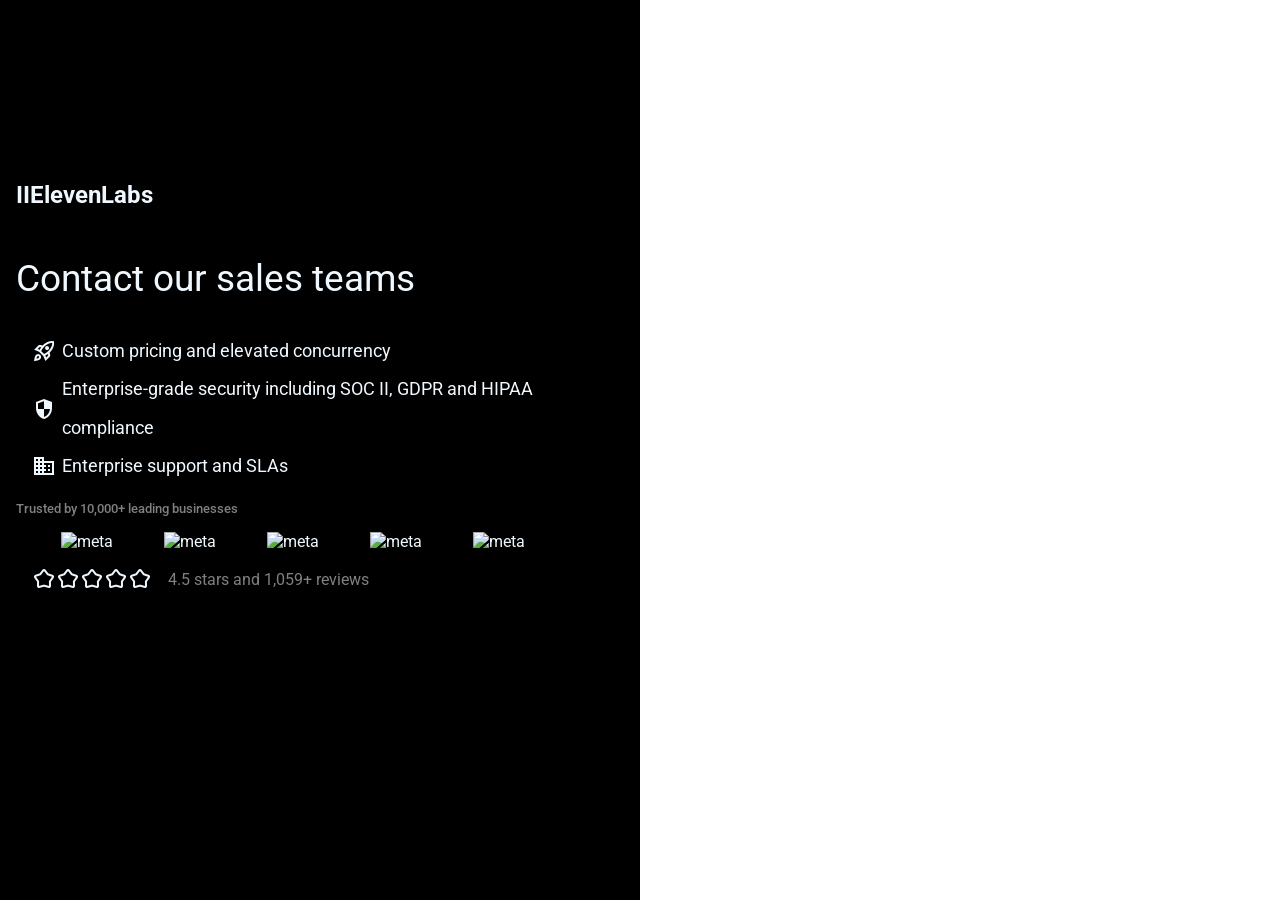
==== web_dev_and_devops/week1/assginment2/index.html @ b56f8d75 "Add initial HTML and CSS files for assignment 2" ====
<!DOCTYPE html>
<html lang="en">
<head>
    <meta charset="UTF-8">
    <meta name="viewport" content="width=device-width, initial-scale=1.0">
    <title>llElevenLabs</title>
    <link rel="stylesheet" href="style.css">
    <link rel="preconnect" href="https://fonts.googleapis.com">
    <link rel="preconnect" href="https://fonts.gstatic.com" crossorigin>
    <link href="https://fonts.googleapis.com/css2?family=Roboto:ital,wght@0,100..900;1,100..900&display=swap" rel="stylesheet">
    <link rel="stylesheet" href="https://fonts.googleapis.com/css2?family=Material+Symbols+Outlined:opsz,wght,FILL,GRAD@24,400,0,0&icon_names=rocket_launch_&_security_&_domain_&_kid_star" />
    <!-- <link rel="stylesheet" href="https://fonts.googleapis.com/css2?family=Material+Symbols+Outlined:opsz,wght,FILL,GRAD@20..48,100..700,0..1,-50..200" /> -->
</head>
<body>

    <section class="left">

       <div>

             <h2 class="title">IIElevenLabs</h2>

        <h2 class="contact">Contact our sales teams</h2>

        <div class="list">
            <p>
                <span class="material-symbols-outlined emoji ">
                    rocket_launch
                </span>
                Custom pricing and elevated concurrency
            </p>

            <p>
                <span class="material-symbols-outlined emoji">
                    security
                </span>
                Enterprise-grade security including SOC II, GDPR and HIPAA compliance
            </p>

            <p>
                <span class="material-symbols-outlined emoji">
                    domain
                </span>
                Enterprise support and SLAs
            </p>
        </div>

        <p class="Trusted">Trusted by 10,000+ leading businesses</p>

        <div class="logos">
            <img src="https://elevenlabs.io/assets/contact-sales/meta-white.svg" alt="meta">
            <img src="https://elevenlabs.io/assets/contact-sales/meta-white.svg" alt="meta">
            <img src="https://elevenlabs.io/assets/contact-sales/meta-white.svg" alt="meta">
            <img src="https://elevenlabs.io/assets/contact-sales/meta-white.svg" alt="meta">
            <img src="https://elevenlabs.io/assets/contact-sales/meta-white.svg" alt="meta">
        </div>

        <div class="rating">
            <span class="material-symbols-outlined">
                kid_star
            </span>
            <span class="material-symbols-outlined">
                kid_star
            </span>
            <span class="material-symbols-outlined">
                kid_star
            </span>
            <span class="material-symbols-outlined">
                kid_star
            </span>
            <span class="material-symbols-outlined">
                kid_star
            </span>

            <p class="reviews">
                4.5 stars and 1,059+ reviews
            </p>
        </div>
        
        <div class="image">

        </div>
       </div>

    </section>
    <section class="right">

    </section>


    
</body>
</html>
---- web_dev_and_devops/week1/assginment2/style.css ----
*{
    margin:0;
    padding:0;
    box-sizing: border-box;
}

html{
    font-family: "Roboto" ,system-ui, -apple-system, BlinkMacSystemFont, 'Segoe UI', Oxygen, Ubuntu, Cantarell, 'Open Sans', 'Helvetica Neue', sans-serif;
}

body{
    min-height: 100vh;
    display: flex;
    
}

body section{
    flex: 1;
    
}

.left{
    background-color: black;
    color: aliceblue;
    display: flex;
    justify-content: center;
    align-items: center;
    flex-direction: column;
    
}

.left div{
    margin:1rem;
}

.title{
    margin-bottom: 3rem;
}

.contact{
    font-size: 2.3rem;
    font-weight:400;
    margin-bottom: 2rem;
}

.list{
    display: flex;
    flex-direction: column;
    justify-content: space-between;
    line-height: 2.4rem;
    font-size: 1.1rem;
}

.list p{
    display: flex;
    align-items: center;
    justify-content: flex-start;
    
}

.emoji{
    margin-right: 0.4rem;
}


.Trusted{
    
    font-size: small;
    font-weight: 500;
    color: grey;
    margin-top: 1rem;
    vertical-align:middle;
}

.logos{
    margin-top: 2rem;
    display: flex;
    justify-content: space-around;
    width: 90%;
    padding: 0 1rem;
}

.logos img{
    width: 15%;
}

.rating{
    display: flex;
    margin-top: 2rem;
    align-items: center;
    
}

.reviews{
    padding-left: 1rem;
    color: grey;
}

.image{

    height: 6rem;
}
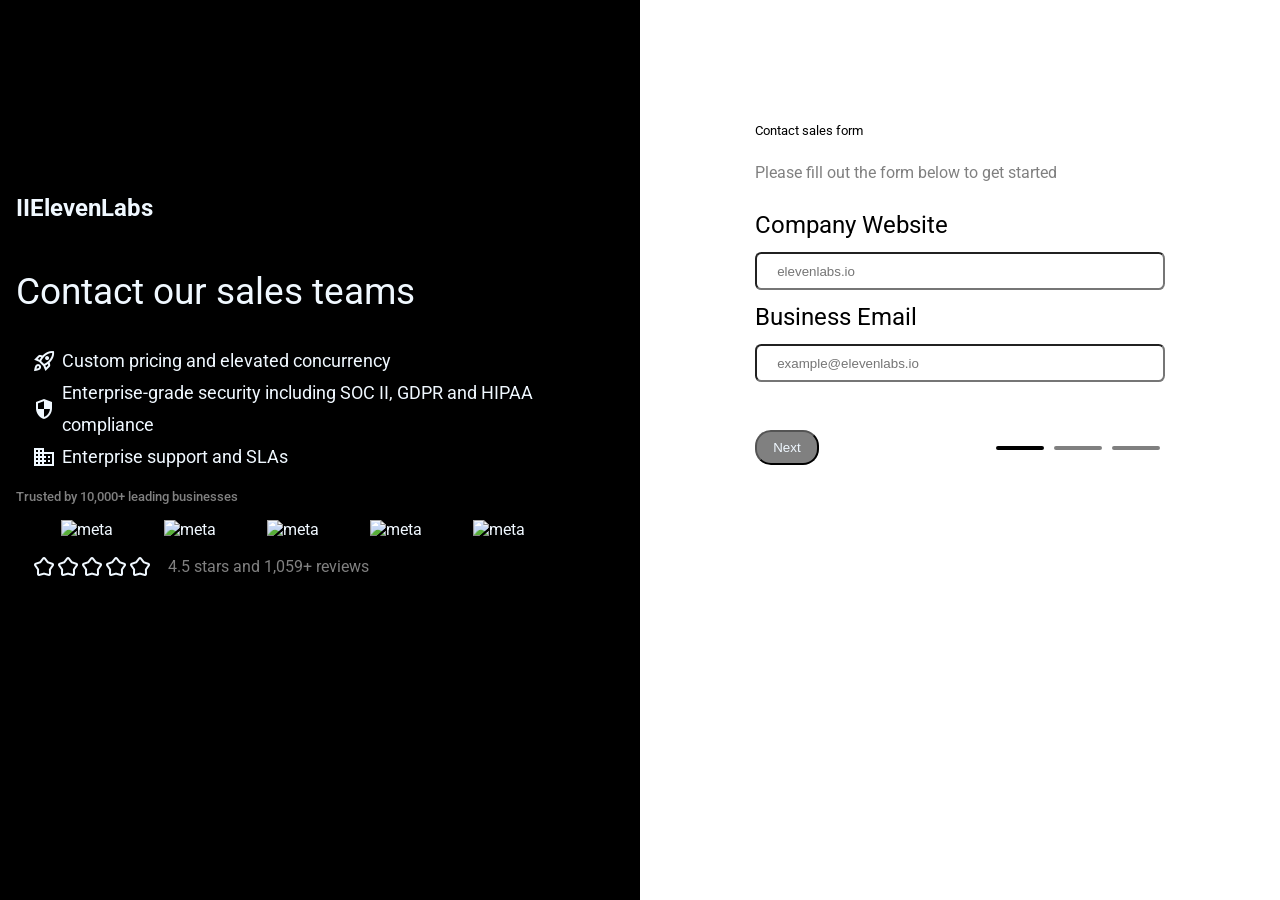
==== commit ebb95637: "Finished assignment 2" ====
--- a/web_dev_and_devops/week1/assginment2/index.html
+++ b/web_dev_and_devops/week1/assginment2/index.html
@@ -9,7 +9,6 @@
     <link rel="preconnect" href="https://fonts.gstatic.com" crossorigin>
     <link href="https://fonts.googleapis.com/css2?family=Roboto:ital,wght@0,100..900;1,100..900&display=swap" rel="stylesheet">
     <link rel="stylesheet" href="https://fonts.googleapis.com/css2?family=Material+Symbols+Outlined:opsz,wght,FILL,GRAD@24,400,0,0&icon_names=rocket_launch_&_security_&_domain_&_kid_star" />
-    <!-- <link rel="stylesheet" href="https://fonts.googleapis.com/css2?family=Material+Symbols+Outlined:opsz,wght,FILL,GRAD@20..48,100..700,0..1,-50..200" /> -->
 </head>
 <body>
 
@@ -83,7 +82,34 @@
 
     </section>
     <section class="right">
+        <div class="inner_right">
+            
+        <h2 class="sales">
+            Contact sales form
+        </h2>
+        <p class="fill_the_form">Please fill out the form below to get started</p>
 
+        <form>
+            <div class="inputbox">
+                <p>Company Website</p>
+                <input type="text" placeholder="elevenlabs.io">
+            </div>
+            <div class="inputbox">
+                <p>Business Email</p>
+                <input type="text" placeholder="example@elevenlabs.io">
+            </div>
+
+        </form>
+        <div class="footer">
+            <button>Next</button>
+            <div class="lines">
+                <div class="line"></div>
+                <div class="line"></div>
+                <div class="line"></div>
+            </div>
+        </div>
+    
+        </div>
     </section>
 
 
--- a/web_dev_and_devops/week1/assginment2/style.css
+++ b/web_dev_and_devops/week1/assginment2/style.css
@@ -15,8 +15,8 @@
 }
 
 body section{
-    flex: 1;
-    
+    min-width: 50vw;
+    max-width: 100vw;
 }
 
 .left{
@@ -47,7 +47,7 @@
     display: flex;
     flex-direction: column;
     justify-content: space-between;
-    line-height: 2.4rem;
+    line-height: 2rem;
     font-size: 1.1rem;
 }
 
@@ -100,3 +100,92 @@
 
     height: 6rem;
 }
+
+.right{
+    display: flex;
+    flex-direction: column;
+    padding: 9%;
+}
+
+.sales{
+    font-size:0.8rem;
+    line-height: 2rem;
+    font-weight: 400;
+
+}
+
+.fill_the_form{
+    margin:1rem 0;
+    line-height: 1.2rem;
+    color: grey;
+}
+
+form{
+    display: flex;
+    flex-direction: column;
+    align-items: flex-start;
+    justify-content: center;
+}
+
+.inputbox{
+    width: 100%;
+}
+
+.inputbox p{
+    font-size: 1.5rem;
+    margin: 0.8rem 0;
+    
+}
+
+.inputbox input{
+    height: 2.4rem;
+    width: 100%;
+    padding: 0 20px;
+    border-radius: 0.4rem;
+    -webkit-border-radius: 0.4rem;
+    -moz-border-radius: 0.4rem;
+    -ms-border-radius: 0.4rem;
+    -o-border-radius: 0.4rem;
+    line-height: 1.2rem;
+}
+
+.footer{
+    margin: 3rem 0;
+    display: flex;
+    justify-content: space-between;
+    align-items: center;
+}
+
+button{
+    padding: 0.5rem 1rem;
+    border-radius: 1rem;
+    -webkit-border-radius: 1rem;
+    -moz-border-radius: 1rem;
+    -ms-border-radius: 1rem;
+    -o-border-radius: 1rem;
+    background-color: grey;
+    color: aliceblue;
+    cursor: pointer;
+}
+
+.lines{
+    display: flex;
+    justify-content: space-between;
+}
+
+.line{
+    border: 2.5px solid gray;
+    width: 3rem;
+    margin: 0 5px;
+    border-radius: 2rem;
+    -webkit-border-radius: 2rem;
+    -moz-border-radius: 2rem;
+    -ms-border-radius: 2rem;
+    -o-border-radius: 2rem;
+}
+
+.line:first-child{
+    border-color: black;
+}
+
+
